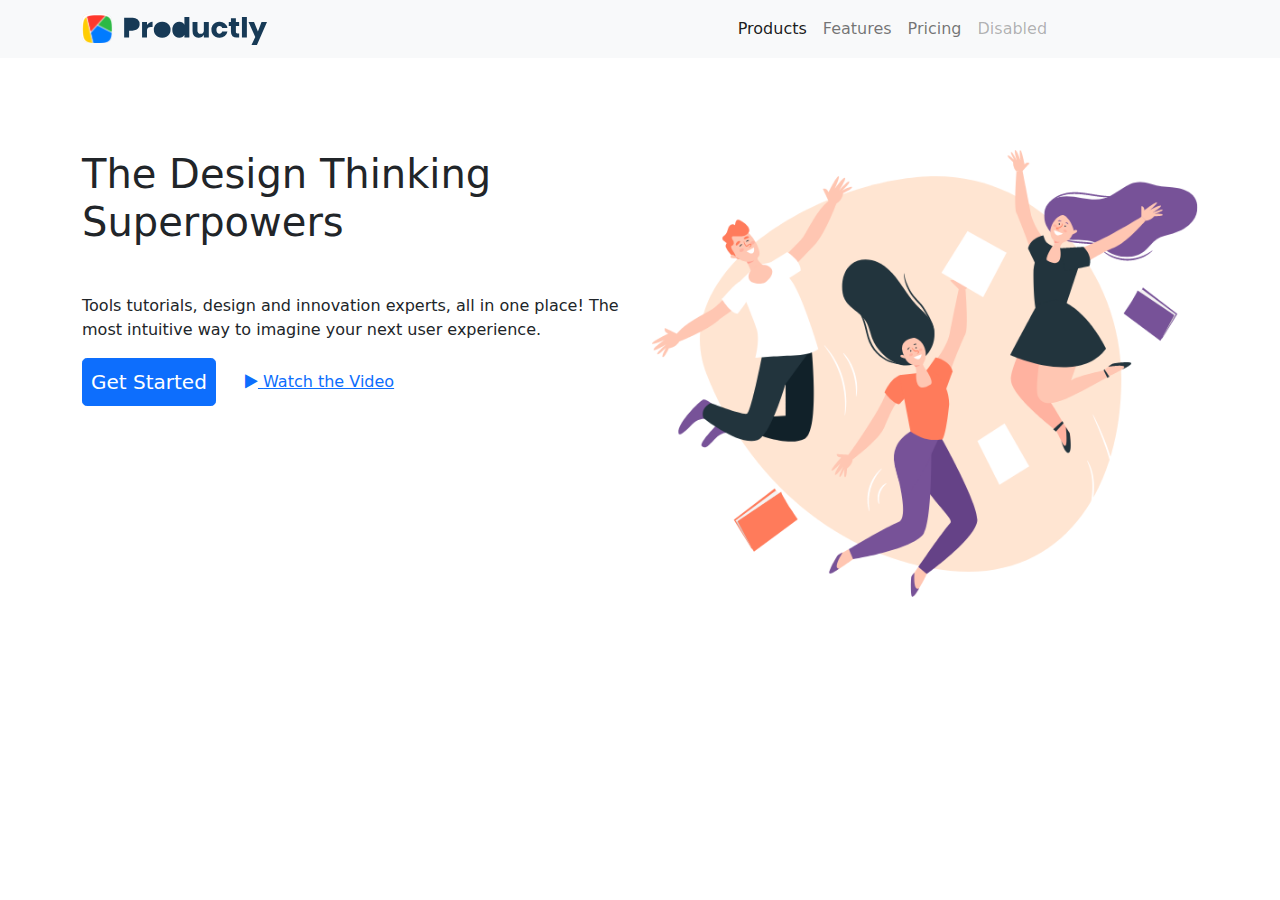
==== productly/index.html @ 240843a8 "Navbar, Row 1 and Modal for Productly" ====
<!DOCTYPE html>
<html lang="en">
<head>
    <meta charset="UTF-8">
    <meta http-equiv="X-UA-Compatible" content="IE=edge">
    <meta name="viewport" content="width=device-width, initial-scale=1.0">
    <link rel ="stylesheet" href="./bootstrap/bootstrap.min.css">
    <link rel ="stylesheet" href="styles.css">
    <link rel ="stylesheet" href="./font-awesome-4.5.0/css/font-awesome.min.css">

    <title>Productly</title>
</head>
<body>
   <!-- beginning of section  -->
   <nav class="navbar navbar-expand-lg fixed-top navbar-light bg-light">
    <div class="container">
      <a class="navbar-brand" href="#"><img src="./Images/logo.svg"></a>
      <button class="navbar-toggler" type="button" data-bs-toggle="collapse" data-bs-target="#navbarNav" aria-controls="navbarNav" aria-expanded="false" aria-label="Toggle navigation">
        <span class="navbar-toggler-icon"></span>
      </button>
      <div class="collapse navbar-collapse" id="navbarNav">
        <ul class="navbar-nav">
          <li class="nav-item">
            <a class="nav-link active" aria-current="page" href="#">Products</a>
          </li>
          <li class="nav-item">
            <a class="nav-link" href="#">Features</a>
          </li>
          <li class="nav-item">
            <a class="nav-link" href="#">Pricing</a>
          </li>
          <li class="nav-item">
            <a class="nav-link disabled">Disabled</a>
          </li>
        </ul>
      </div>
    </div>
  </nav>
  

  <!-- start of row 1  -->

    <div class="container" id="shift">
        <div class="row">
            <div class="col-md-6 col-sm-12">
                 <h1>The Design Thinking <br>Superpowers</h1>
                 <p class="mt-5">
                    Tools tutorials, design and innovation experts, all
in one place! The most intuitive way to imagine
your next user experience.
                 </p>
                 <button class="btn btn-primary btn-lg p-2">Get Started</button>
                 <a href="" class="ms-4"><i class="fa fa-play"></i>
                   <!-- Button trigger modal -->
<a href="" type="" data-bs-toggle="modal" data-bs-target="#exampleModal">
    Watch the Video
</a>
  
  <!-- Modal -->
  <div class="modal fade" id="exampleModal" tabindex="-1" aria-labelledby="exampleModalLabel" aria-hidden="true">
    <div class="modal-dialog">
      <div class="modal-content">
        <iframe width="560" height="315" class="frame"src="https://www.youtube.com/embed/jTEsoFlO5cw" title="YouTube video player" frameborder="0" allow="accelerometer; autoplay; clipboard-write; encrypted-media; gyroscope; picture-in-picture" allowfullscreen></iframe>
       
        <div class="modal-footer">
          
        </div>
      </div>
    </div>
  </div> 


</a>
                
            </div>
            <div class="col-md-6 col-sm-12 ">
                <div>
                    <img src="./Images/hero-img.png" class="img-fluid">
                </div>

        </div>

    </div>
  <!-- end of row 1 -->
 



   <script src="./bootstrap/bootstrap.min.js"></script>
</body> 
</html>
---- productly/styles.css ----
*{
    padding:0;
    margin:0;
    box-sizing: border-box;
}


#navbarNav{
    margin-left: 40%;
}

/* margin for productly at the top  */

#shift{
    margin-top: 150px;
}




@media screen and (min-width:200px) and (max-width:900px){
    #navbarNav{
        margin-left: 0%;
    }

    .frame{
        margin-top: 200px;
       
        width:100%;
        height: 300px;
       
       
    }
}
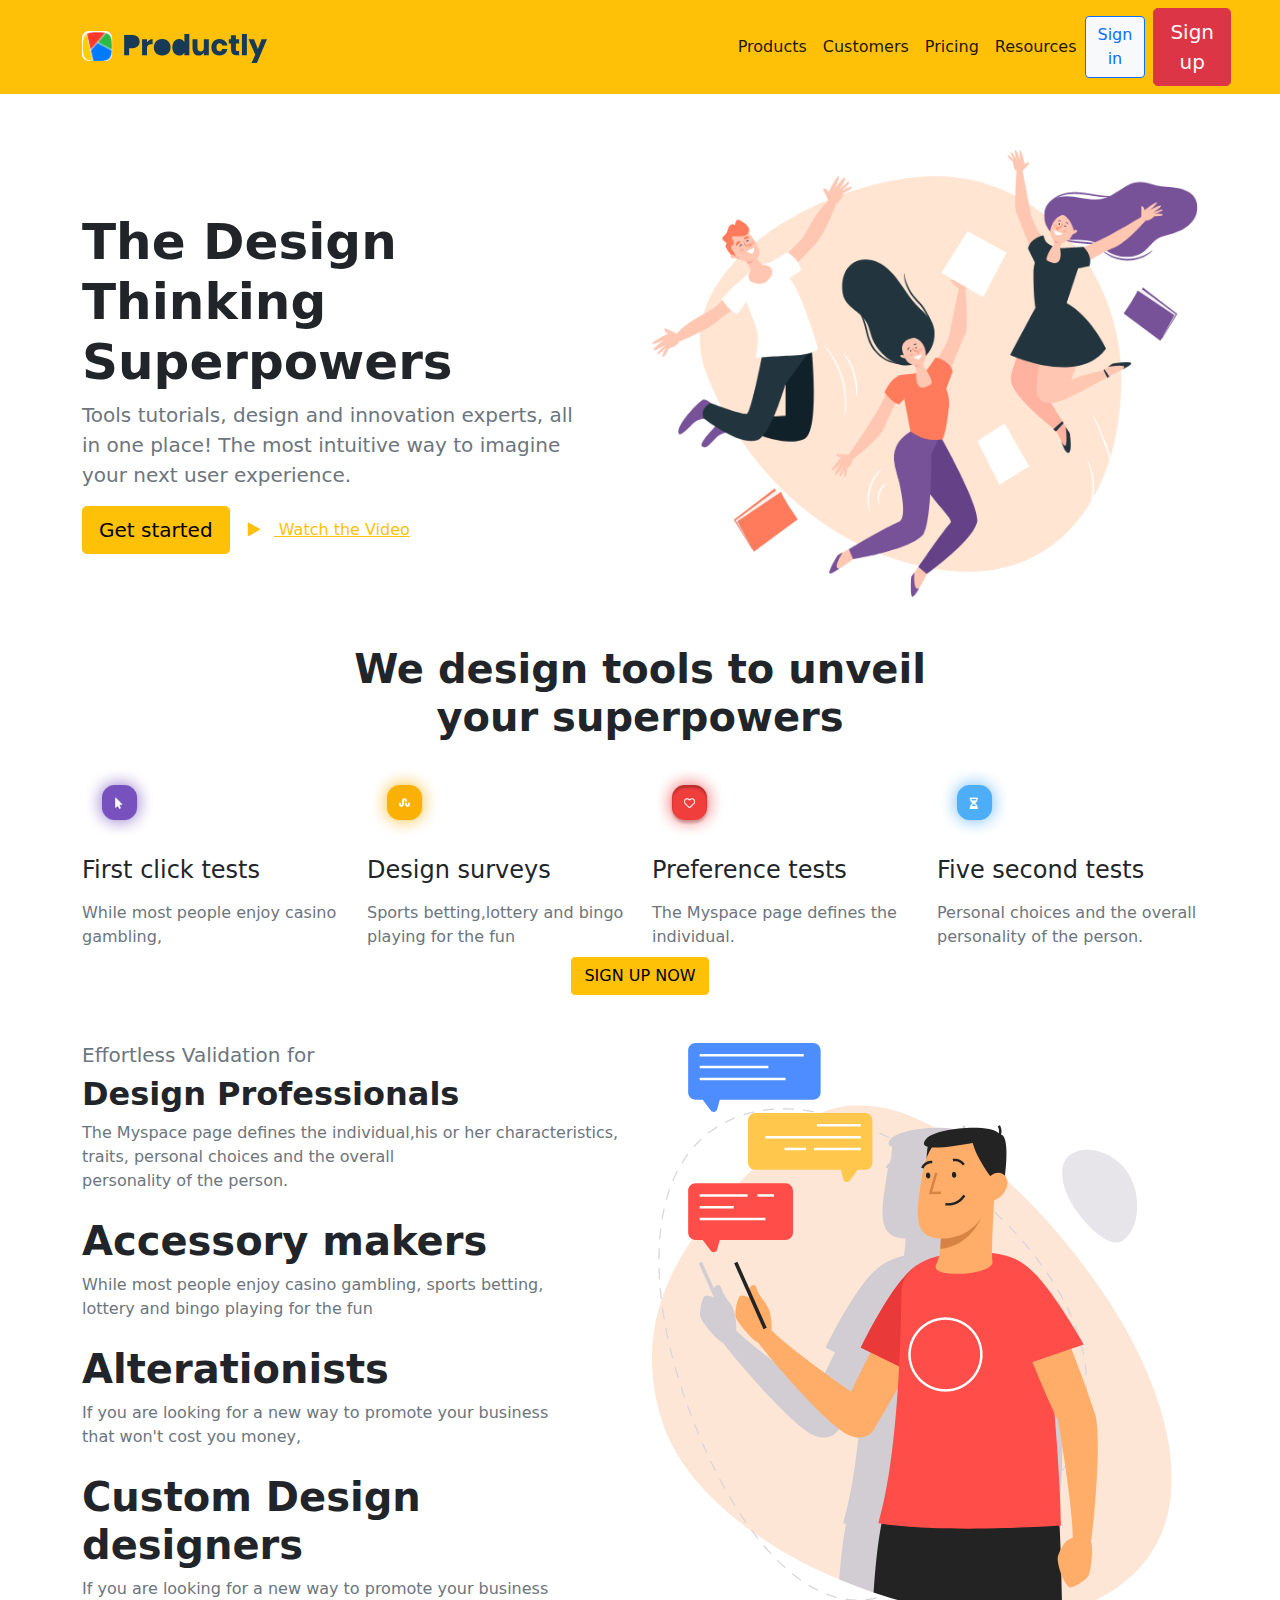
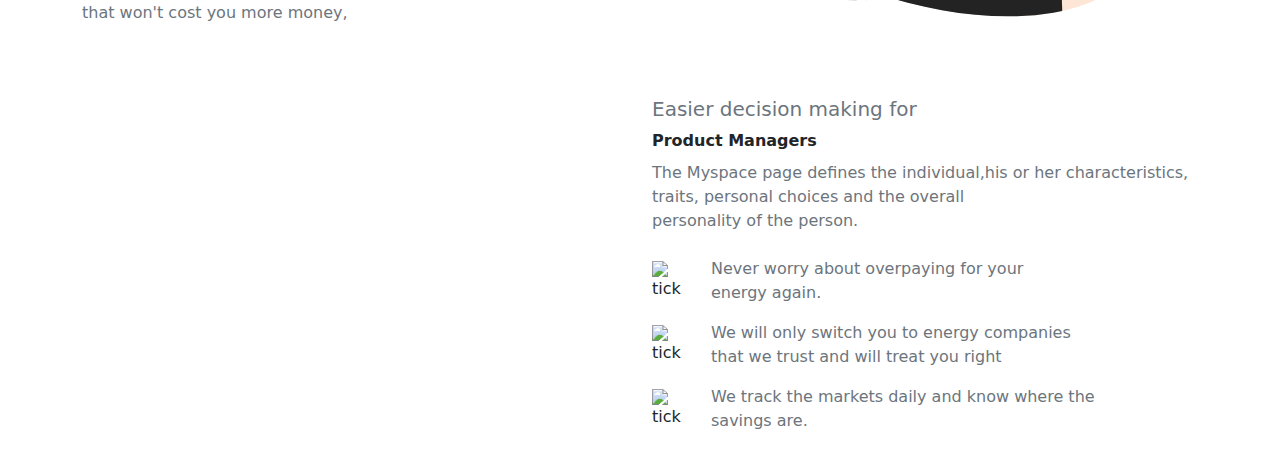
==== commit bb42ef8a: "added section 4" ====
--- a/productly/index.html
+++ b/productly/index.html
@@ -1,91 +1,186 @@
 <!DOCTYPE html>
 <html lang="en">
+
 <head>
     <meta charset="UTF-8">
     <meta http-equiv="X-UA-Compatible" content="IE=edge">
     <meta name="viewport" content="width=device-width, initial-scale=1.0">
-    <link rel ="stylesheet" href="./bootstrap/bootstrap.min.css">
-    <link rel ="stylesheet" href="styles.css">
-    <link rel ="stylesheet" href="./font-awesome-4.5.0/css/font-awesome.min.css">
+    <link rel="stylesheet" href="./bootstrap/bootstrap.min.css">
+    <link rel="stylesheet" href="styles.css">
+    <link rel="stylesheet" href="./font-awesome-4.5.0/css/font-awesome.min.css">
 
     <title>Productly</title>
 </head>
+
 <body>
-   <!-- beginning of section  -->
-   <nav class="navbar navbar-expand-lg fixed-top navbar-light bg-light">
-    <div class="container">
-      <a class="navbar-brand" href="#"><img src="./Images/logo.svg"></a>
-      <button class="navbar-toggler" type="button" data-bs-toggle="collapse" data-bs-target="#navbarNav" aria-controls="navbarNav" aria-expanded="false" aria-label="Toggle navigation">
-        <span class="navbar-toggler-icon"></span>
-      </button>
-      <div class="collapse navbar-collapse" id="navbarNav">
-        <ul class="navbar-nav">
-          <li class="nav-item">
-            <a class="nav-link active" aria-current="page" href="#">Products</a>
-          </li>
-          <li class="nav-item">
-            <a class="nav-link" href="#">Features</a>
-          </li>
-          <li class="nav-item">
-            <a class="nav-link" href="#">Pricing</a>
-          </li>
-          <li class="nav-item">
-            <a class="nav-link disabled">Disabled</a>
-          </li>
-        </ul>
-      </div>
-    </div>
-  </nav>
-  
+    <!-- beginning of navbar  -->
+    <nav class="navbar navbar-expand-lg fixed-top navbar-light bg-warning">
+        <div class="container">
+            <a class="navbar-brand" href="#"><img src="./Images/logo.svg"></a>
+            <button class="navbar-toggler" type="button" data-bs-toggle="collapse" data-bs-target="#navbarNav"
+                aria-controls="navbarNav" aria-expanded="false" aria-label="Toggle navigation">
+                <span class="navbar-toggler-icon"></span>
+            </button>
+            <div class="collapse navbar-collapse" id="navbarNav">
+                <ul class="navbar-nav">
+                    <li class="nav-item">
+                        <a class="nav-link active" aria-current="page" href="#">Products</a>
+                    </li>
+                    <li class="nav-item">
+                        <a class="nav-link active" href="#">Customers</a>
+                    </li>
+                    <li class="nav-item">
+                        <a class="nav-link active" href="#">Pricing</a>
+                    </li>
+                    <li class="nav-item">
+                        <a class="nav-link active">Resources</a>
+                    </li>
+                </ul>
+                <button class="btn btn-outline-primary text-primary me-2 bg-light" type="submit">Sign in</button>
+                <button class="btn btn-danger btn-lg text-light" type="submit">Sign up</button>
+            </div>
 
-  <!-- start of row 1  -->
-
-    <div class="container" id="shift">
-        <div class="row">
-            <div class="col-md-6 col-sm-12">
-                 <h1>The Design Thinking <br>Superpowers</h1>
-                 <p class="mt-5">
-                    Tools tutorials, design and innovation experts, all
-in one place! The most intuitive way to imagine
-your next user experience.
-                 </p>
-                 <button class="btn btn-primary btn-lg p-2">Get Started</button>
-                 <a href="" class="ms-4"><i class="fa fa-play"></i>
-                   <!-- Button trigger modal -->
-<a href="" type="" data-bs-toggle="modal" data-bs-target="#exampleModal">
-    Watch the Video
-</a>
-  
-  <!-- Modal -->
-  <div class="modal fade" id="exampleModal" tabindex="-1" aria-labelledby="exampleModalLabel" aria-hidden="true">
-    <div class="modal-dialog">
-      <div class="modal-content">
-        <iframe width="560" height="315" class="frame"src="https://www.youtube.com/embed/jTEsoFlO5cw" title="YouTube video player" frameborder="0" allow="accelerometer; autoplay; clipboard-write; encrypted-media; gyroscope; picture-in-picture" allowfullscreen></iframe>
-       
-        <div class="modal-footer">
-          
         </div>
-      </div>
-    </div>
-  </div> 
+    </nav>
+    <!-- end of navbar -->
 
 
-</a>
-                
+    <!-- start of section 1  -->
+
+    <section class="container" id="shift">
+        <div class="row align-items-center">
+            <div class="col-md-6 col-sm-12 text-md-start text-center py-6">
+                <h1 style="font-size: 50px; font-weight: 700; margin-top: 20px;">The Design Thinking <br>Superpowers
+                </h1>
+                <!-- <p class="mt-5" style=" font-size: 20px;font-weight: 400;">
+                    Tools tutorials, design and innovation experts, all<br>
+                    in one place! The most intuitive way to imagine<br>
+                    your next user experience.
+                </p> -->
+                <p class="mb-6 lead text-secondary">Tools tutorials, design and innovation experts, all<br
+                        class="d-none d-xl-block">in one place! The most intuitive way to imagine<br
+                        class="d-none d-xl-block">your next user experience.</p>
+
+                <div class="text-center text-md-start">
+                <a class="btn btn-warning  btn-lg" href="https://" role="button">Get started</a>
+                <a href="" class="btn btn-link text-warning fw-medium "><i class="fa fa-play"></i>
+                    <!-- Button trigger modal -->
+                    <a class="text-warning" href="" type="" data-bs-toggle="modal" data-bs-target="#exampleModal">
+                        Watch the Video
+                    </a>
+                </div>
+
+                    <!-- Modal -->
+                    <div class="modal fade" id="exampleModal" tabindex="-1" aria-labelledby="exampleModalLabel"
+                        aria-hidden="true">
+                        <div class="modal-dialog">
+                            <div class="modal-content">
+                                <iframe width="560" height="315" class="frame"
+                                    src="https://www.youtube.com/embed/jTEsoFlO5cw" title="YouTube video player"
+                                    frameborder="0"
+                                    allow="accelerometer; autoplay; clipboard-write; encrypted-media; gyroscope; picture-in-picture"
+                                    allowfullscreen></iframe>
+
+                                <div class="modal-footer">
+
+                                </div>
+                            </div>
+                        </div>
+                    </div>
+
+
+                </a>
+
             </div>
             <div class="col-md-6 col-sm-12 ">
                 <div>
                     <img src="./Images/hero-img.png" class="img-fluid">
                 </div>
 
+            </div>
+
         </div>
+    </section>    
+    <!-- end of section 1 -->
 
-    </div>
-  <!-- end of row 1 -->
- 
+    <!-- start of section 2 -->
+        <section class="pt-5 pt-md-9 mb-6" id="feature">
+            <!-- <div class="bg-holder z-index--1 bottom-0 d-none d-lg-block" style="background-image:url(assets/img/category/shape.png);opacity:.5;"></div> -->
+            <!--/.bg-holder-->
+            <div class="container">
+              <h1 class="fs-9 fw-bold mb-4 text-center"> We design tools to unveil <br class="d-none d-xl-block">your superpowers</h1>
+              <div class="row">
+                <div class="col-lg-3 col-sm-6 mb-2"> <img class="mb-3 ms-n3" src="./Images/icon1.png" width="75" alt="Feature">
+                  <h4 class="mb-3">First click tests</h4>
+                  <p class="mb-0 fw-medium text-secondary">While most people enjoy casino gambling,</p>
+                </div>
+                <div class="col-lg-3 col-sm-6 mb-2"> <img class="mb-3 ms-n3" src="./Images/icon2.png" width="75" alt="Feature">
+                  <h4 class="mb-3">Design surveys</h4>
+                  <p class="mb-0 fw-medium text-secondary">Sports betting,lottery and bingo playing for the fun</p>
+                </div>
+                <div class="col-lg-3 col-sm-6 mb-2"> <img class="mb-3 ms-n3" src="./Images/icon3.png" width="75" alt="Feature">
+                  <h4 class="mb-3">Preference tests</h4>
+                  <p class="mb-0 fw-medium text-secondary">The Myspace page defines the individual.</p>
+                </div>
+                <div class="col-lg-3 col-sm-6 mb-2"> <img class="mb-3 ms-n3" src="./Images/icon4.png" width="75" alt="Feature">
+                  <h4 class="mb-3">Five second tests</h4>
+                  <p class="mb-0 fw-medium text-secondary">Personal choices and the overall personality of the person.</p>
+                </div>
+              </div>
+              <div class="text-center"><a class="btn btn-warning" href="https://technext.github.io/productly/v1.0.0/#!" role="button">SIGN UP NOW</a></div>
+            </div>
+          </section>
+          <!-- end of section 2-->
+
+          <!-- start of section 3 -->
+          <section class="pt-5" id="validation">
+            <div class="container">
+              <div class="row">
+                <div class="col-lg-6">
+                  <h5 class="text-secondary">Effortless Validation for</h5>
+                  <h2 class="mb-2 fs-7 fw-bold">Design Professionals</h2>
+                  <p class="mb-4 fw-medium text-secondary">The Myspace page defines the individual,his or her
+                    characteristics, traits, personal choices and the overall<br>personality of the person.</p>
+                  <h4 class="fs-1 fw-bold">Accessory makers</h4>
+                  <p class="mb-4 fw-medium text-secondary">While most people enjoy casino gambling, sports betting,<br>lottery and bingo playing for the fun</p>
+                  <h4 class="fs-1 fw-bold">Alterationists</h4>
+                  <p class="mb-4 fw-medium text-secondary">If you are looking for a new way to promote your business<br>that won't cost you money,</p>
+                  <h4 class="fs-1 fw-bold">Custom Design designers</h4>
+                  <p class="mb-4 fw-medium text-secondary">If you are looking for a new way to promote your business<br>that won't cost you more money,</p>
+                </div>
+                <div class="col-lg-6"><img class="img-fluid" src="./Images/validation.png" alt=""></div>
+              </div>
+            </div>
+          </section>
+          <!-- end of section 3-->
+
+          <section class="pt-5" id="manager">
+            <div class="container">
+              <div class="row">
+                <div class="col-lg-6"><img class="img-fluid" src="./main_files/manager.png" alt=""></div>
+                <div class="col-lg-6">
+                  <h5 class="text-secondary">Easier decision making for</h5>
+                  <p class="fs-7 fw-bold mb-2">Product Managers</p>
+                  <p class="mb-4 fw-medium text-secondary">The Myspace page defines the individual,his or her
+                    characteristics, traits, personal choices and the overall<br>personality of the person.</p>
+                  <div class="d-flex align-items-center mb-3"> <img class="me-sm-4 me-2" src="./main_files/tick.png" width="35" alt="tick">
+                    <p class="fw-medium mb-0 text-secondary">Never worry about overpaying for your<br>energy again.</p>
+                  </div>
+                  <div class="d-flex align-items-center mb-3"> <img class="me-sm-4 me-2" src="./main_files/tick.png" width="35" alt="tick">
+                    <p class="fw-medium mb-0 text-secondary">We will only switch you to energy companies<br>that we trust and will treat you right</p>
+                  </div>
+                  <div class="d-flex align-items-center mb-3"><img class="me-sm-4 me-2" src="./main_files/tick.png" width="35" alt="tick">
+                    <p class="fw-medium mb-0 text-secondary"> We track the markets daily and know where the<br>savings are.</p>
+                  </div>
+                </div>
+              </div>
+            </div><!-- end of .container-->
+          </section>
 
 
 
-   <script src="./bootstrap/bootstrap.min.js"></script>
-</body> 
+
+        <script src="./bootstrap/bootstrap.min.js"></script>
+</body>
+
 </html>